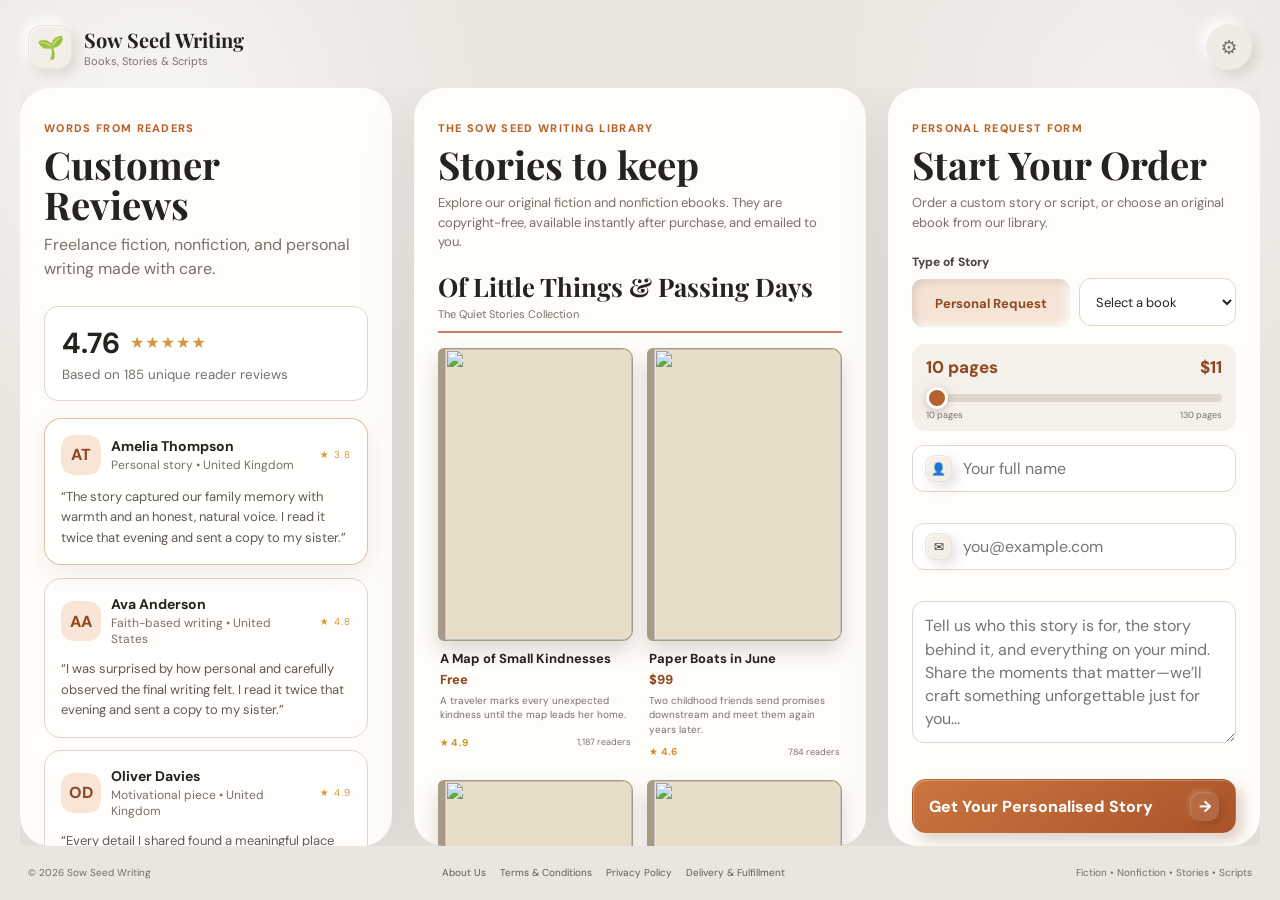
==== index.html @ 38472b52 "Update Sow Seed Writing brand and order portal errors" ====
<!DOCTYPE html>
<html lang="en">
<head>
  <meta charset="UTF-8" />
  <meta name="viewport" content="width=device-width, initial-scale=1.0, viewport-fit=cover" />
  <meta name="theme-color" content="#e9e5df" />
  <meta name="description" content="Sow Seed Writing is a freelance fiction and nonfiction writer offering personalized stories, scripts, and original copyright-free ebooks." />
  <title>Sow Seed Writing — Books, Stories &amp; Scripts</title>
  <link rel="preconnect" href="https://fonts.googleapis.com">
  <link rel="preconnect" href="https://fonts.gstatic.com" crossorigin>
  <link href="https://fonts.googleapis.com/css2?family=DM+Sans:wght@400;500;600;700&family=Playfair+Display:wght@600;700&display=swap" rel="stylesheet">
  <link rel="stylesheet" href="styles.css" />
  <link rel="stylesheet" href="admin.css" />
</head>
<body>
  <div class="page-shell">
    <header class="site-header">
      <a class="brand" href="index.html" aria-label="Sow Seed Writing home">
        <span class="brand-mark">🌱</span>
        <span>
          <strong>Sow Seed Writing</strong>
          <small>Books, Stories &amp; Scripts</small>
        </span>
      </a>
      <button class="admin-button" id="admin-open" type="button" aria-label="Open admin portal" aria-haspopup="dialog" aria-controls="admin-portal">
        <span aria-hidden="true">⚙</span>
      </button>
    </header>

    <nav class="mobile-section-nav" aria-label="Browse page sections">
      <button class="mobile-section-button active" type="button" data-panel="reviews" aria-pressed="true">Reviews</button>
      <button class="mobile-section-button" type="button" data-panel="writing" aria-pressed="false">Library</button>
      <button class="mobile-section-button" type="button" data-panel="order" aria-pressed="false">Order</button>
    </nav>

    <main class="workspace">
      <!-- LEFT: REVIEWS -->
      <section class="panel reviews-panel" id="reviews" aria-labelledby="reviews-title">
        <div class="panel-top">
          <span class="eyebrow">Words from readers</span>
          <h1 id="reviews-title">Customer Reviews</h1>
          <p>Freelance fiction, nonfiction, and personal writing made with care.</p>
        </div>

        <div class="rating-summary" aria-label="Average rating 4.76 out of 5">
          <div>
            <strong id="review-average">4.76</strong>
            <span class="stars">★★★★★</span>
          </div>
          <small id="review-count">Based on 185 unique reader reviews</small>
        </div>

        <div class="review-list" id="review-list"></div>
        <button class="review-load-more" id="review-load-more" type="button" aria-controls="review-list">Show more reviews</button>

        <div class="review-footer">
          <span class="trust-dot"></span>
          <span>Original writing • Delivered by email</span>
        </div>
      </section>

      <!-- MIDDLE: BOOK LIBRARY -->
      <section class="panel library-panel" id="writing" aria-labelledby="library-title">
        <div class="library-header">
          <span class="eyebrow">The Sow Seed Writing library</span>
          <h2 id="library-title">Stories to keep</h2>
          <p>Explore our original fiction and nonfiction ebooks. They are copyright-free, available instantly after purchase, and emailed to you.</p>
        </div>
        <div class="library-catalog" id="library-catalog"></div>
      </section>

      <!-- RIGHT: ORDER / PAYMENT -->
      <section class="panel checkout-panel" id="order" aria-labelledby="checkout-title">
        <div class="checkout-header">
          <span class="eyebrow" id="checkout-eyebrow">Personal request form</span>
          <h2 id="checkout-title">Start Your Order</h2>
          <p id="checkout-intro">Order a custom story or script, or choose an original ebook from our library.</p>
        </div>
        <div class="choice-section story-selection" role="group" aria-labelledby="story-selection-title">
          <span class="selection-label" id="story-selection-title">Type of Story</span>
          <div class="story-options">
            <button class="choice-button personal-choice active" id="personal-request-choice" type="button" aria-pressed="true">Personal Request</button>
            <select id="book-select" name="bookSelect" aria-label="Choose a book">
              <option value="">Select a book</option>
            </select>
          </div>
        </div>

        <form id="payment-form" novalidate>
          <input id="story-type" name="storyType" type="hidden" value="Personal Request" />

          <div class="choice-section page-slider-section">
            <div class="page-slider-heading">
              <output id="page-count-value" for="page-count">10 pages</output>
              <output id="page-price" for="page-count" aria-label="Price">$11</output>
            </div>
            <input id="page-count" name="pageCount" type="range" min="10" max="130" step="1" value="10" aria-label="Pages" aria-describedby="page-price" />
            <div class="page-slider-scale"><span>10 pages</span><span>130 pages</span></div>
            <small class="error" data-error-for="pages"></small>
          </div>

          <div class="field-group">
            <div class="input-wrap">
              <span aria-hidden="true">👤</span>
              <input id="name" name="name" type="text" autocomplete="name" aria-label="Name" placeholder="Your full name" required />
            </div>
            <small class="error" data-error-for="name"></small>
          </div>

          <div class="field-group">
            <div class="input-wrap">
              <span aria-hidden="true">✉</span>
              <input id="email" name="email" type="email" autocomplete="email" aria-label="Email" placeholder="you@example.com" required />
            </div>
            <small class="error" data-error-for="email"></small>
          </div>

          <div class="field-group">
            <textarea id="request" name="request" rows="5" aria-label="Your request" placeholder="Tell us who this story is for, the story behind it, and everything on your mind. Share the moments that matter—we’ll craft something unforgettable just for you..." required></textarea>
            <small class="error" data-error-for="request"></small>
          </div>

          <button class="pay-button" type="submit">
            <span>Get Your Personalised Story</span>
            <span aria-hidden="true">→</span>
          </button>
          <p class="secure-note">Personal requests are written for you and delivered by email within up to 7 days.</p>
          <div id="form-message" class="form-message" role="status" aria-live="polite"></div>
        </form>

        <div class="book-purchase" id="book-purchase" hidden>
          <h3 id="selected-book-name"></h3>
          <p id="selected-book-summary"></p>
          <div class="book-customer-fields">
            <div class="field-group">
              <div class="input-wrap">
                <span aria-hidden="true">👤</span>
                <input id="book-customer-name" type="text" autocomplete="name" aria-label="Name" placeholder="Your full name" required />
              </div>
              <small class="error" id="book-name-error"></small>
            </div>
            <div class="field-group">
              <div class="input-wrap">
                <span aria-hidden="true">✉</span>
                <input id="book-customer-email" type="email" autocomplete="email" aria-label="Email" placeholder="Your email address" required />
              </div>
              <small class="error" id="book-email-error"></small>
            </div>
          </div>
          <button class="pay-button book-buy-button" id="book-buy-button" type="button"><span id="book-buy-label">Place book order</span><span aria-hidden="true">→</span></button>
          <p class="secure-note">After purchase, your ebook is available instantly and a copy is sent to your email.</p>
          <div id="book-order-message" class="form-message" role="status" aria-live="polite"></div>
        </div>

        <div class="checkout-footer" id="checkout-footer">
          <div><span>✓</span> Original writing</div>
          <div><span>✓</span> Fiction &amp; nonfiction</div>
          <div><span>✓</span> Custom stories &amp; scripts</div>
          <div><span>✓</span> Copyright-free ebooks</div>
        </div>
      </section>
    </main>

    <footer class="site-footer">
      <span>© <span id="year"></span> Sow Seed Writing</span>
      <nav class="footer-links" aria-label="Footer navigation">
        <a href="about.html">About Us</a>
        <a href="terms.html">Terms &amp; Conditions</a>
        <a href="privacy.html">Privacy Policy</a>
        <a href="delivery-fulfillment-policy.html">Delivery &amp; Fulfillment</a>
      </nav>
      <span class="footer-tagline">Fiction • Nonfiction • Stories • Scripts</span>
    </footer>
  </div>

  <div class="admin-portal" id="admin-portal" hidden>
    <button class="admin-backdrop" type="button" data-admin-close aria-label="Close admin portal"></button>
    <section class="admin-dialog" role="dialog" aria-modal="true" aria-labelledby="admin-title">
      <button class="admin-close" type="button" data-admin-close aria-label="Close admin portal">×</button>

      <div class="admin-login" id="admin-login">
        <div class="admin-icon" aria-hidden="true">🌱</div>
        <span class="eyebrow">Simple admin access</span>
        <h2 id="admin-title">Admin Portal</h2>
        <p>Enter your shared portal password to review and manage orders from any device.</p>
        <form id="admin-login-form" novalidate>
          <label for="admin-password">Portal password</label>
          <input id="admin-password" type="password" autocomplete="current-password" required />
          <button class="admin-login-button" type="submit">Open dashboard</button>
          <p class="admin-login-error" id="admin-login-error" role="alert"></p>
        </form>
      </div>

      <div class="admin-dashboard" id="admin-dashboard" hidden>
        <div class="admin-dashboard-head">
          <div>
            <span class="eyebrow">Admin portal</span>
            <h2>Order controls</h2>
          </div>
          <div class="admin-head-actions">
            <button class="admin-reload" id="admin-reload" type="button">↻ Reload data</button>
            <button class="admin-signout" id="admin-change-password" type="button">Change password</button>
            <button class="admin-signout" id="admin-signout" type="button">Sign out</button>
          </div>
        </div>

        <div class="admin-layout">
          <section class="calendar-card" aria-labelledby="calendar-heading">
            <h3 id="calendar-heading">1. Admin order calendar</h3>
            <div class="calendar-inner">
              <div class="calendar-toolbar">
                <button id="calendar-prev" type="button" aria-label="Previous month">‹</button>
                <strong id="calendar-title"></strong>
                <button id="calendar-next" type="button" aria-label="Next month">›</button>
              </div>
              <div class="calendar-weekdays" aria-hidden="true">
                <span>Sun</span><span>Mon</span><span>Tue</span><span>Wed</span><span>Thu</span><span>Fri</span><span>Sat</span>
              </div>
              <div class="calendar-grid" id="calendar-grid"></div>
              <div class="selected-day-panel">
                <div class="selected-day-head">
                  <div><small>Selected day</small><strong id="selected-day-label"></strong></div>
                  <strong id="selected-day-total">$0</strong>
                </div>
                <div class="orders-list" id="orders-list"></div>
                <div class="calendar-totals">
                  <div><small>Selected day</small><strong id="selected-day-summary">$0</strong><span id="selected-day-count">0 orders</span></div>
                  <div><small id="month-summary-label">This month</small><strong id="month-summary-total">$0</strong><span id="month-summary-count">0 orders</span></div>
                </div>
              </div>
            </div>
          </section>

          <section class="activity-card" aria-labelledby="activity-heading">
            <h3 id="activity-heading">2. Order overview</h3>
            <p>Orders submitted through the website, with their status and total value.</p>
            <div class="activity-stats">
              <div><small>Orders received</small><strong id="payment-count">0</strong><span>All website orders</span></div>
              <div><small>Order total</small><strong id="payment-total">$0</strong><span>USD</span></div>
              <div><small>Awaiting fulfillment</small><strong id="unfulfilled-count">0</strong><span>Orders to send</span></div>
            </div>
            <h4>Recent orders</h4>
            <div class="activity-list" id="activity-list"></div>
            <p class="admin-status" id="admin-status" role="status" aria-live="polite"></p>
            <div class="request-section">
              <h4>Orders to fulfill</h4>
              <p>Send the order by email, then record when you fulfilled it.</p>
              <div class="request-list" id="request-list"></div>
            </div>
          </section>
        </div>
      </div>

      <section class="fulfill-modal" id="fulfill-modal" role="dialog" aria-modal="true" aria-labelledby="fulfill-title" hidden>
        <div class="fulfill-modal-card">
          <h2 id="fulfill-title">When was this order fulfilled?</h2>
          <p>Enter the date and time for the fulfillment record and receipt. Times use your device’s time zone.</p>
          <form id="fulfill-form">
            <label for="fulfilled-date">Date</label>
            <input id="fulfilled-date" type="date" required />
            <label for="fulfilled-time">Time</label>
            <input id="fulfilled-time" type="time" required />
            <p class="fulfill-error" id="fulfill-error" role="alert"></p>
            <div class="fulfill-actions">
              <button id="fulfill-cancel" type="button">Cancel</button>
              <button id="fulfill-confirm" type="submit">Mark fulfilled</button>
            </div>
          </form>
        </div>
      </section>

      <section class="fulfill-modal" id="password-modal" role="dialog" aria-modal="true" aria-labelledby="password-title" hidden>
        <div class="fulfill-modal-card">
          <h2 id="password-title">Change portal password</h2>
          <p>The new password will work for everyone using this admin portal.</p>
          <form id="password-form">
            <label for="current-admin-password">Current password</label>
            <input id="current-admin-password" type="password" autocomplete="current-password" required />
            <label for="new-admin-password">New password</label>
            <input id="new-admin-password" type="password" autocomplete="new-password" minlength="10" required />
            <label for="confirm-admin-password">Confirm new password</label>
            <input id="confirm-admin-password" type="password" autocomplete="new-password" minlength="10" required />
            <p class="fulfill-error" id="password-error" role="alert"></p>
            <div class="fulfill-actions">
              <button id="password-cancel" type="button">Cancel</button>
              <button id="password-confirm" type="submit">Update password</button>
            </div>
          </form>
        </div>
      </section>
    </section>
  </div>

  <script src="https://cdn.jsdelivr.net/npm/@supabase/supabase-js@2"></script>
  <script src="supabase-config.js"></script>
  <script src="script.js"></script>
  <script src="receipt.js"></script>
  <script src="admin.js"></script>
</body>
</html>
---- styles.css ----
:root {
  --page: #e9e5df;
  --panel: #fffdf9;
  --panel-soft: #f5f0e9;
  --ink: #25231f;
  --muted: #777169;
  --line: #ddd7cf;
  --accent: #b6632d;
  --accent-dark: #8f4820;
  --accent-soft: #f8e5d7;
  --olive: #6f7e5b;
  --success: #5d7e56;
  --danger: #a44036;
  --shadow: 0 18px 60px rgba(60, 49, 38, .08);
  --neu-raised: -5px -5px 11px rgba(255,255,255,.88), 5px 5px 12px rgba(83,70,55,.15);
  --neu-pressed: inset 3px 3px 7px rgba(91,75,57,.16), inset -3px -3px 7px rgba(255,255,255,.9);
  --radius-xl: 30px;
  --radius-lg: 20px;
  --radius-md: 14px;
}

* { box-sizing: border-box; }

html,
body { height: 100%; }

html { scroll-behavior: smooth; }

body {
  margin: 0;
  overflow: hidden;
  color: var(--ink);
  background:
    radial-gradient(circle at 12% 12%, rgba(255,255,255,.66), transparent 25%),
    radial-gradient(circle at 88% 10%, rgba(255,255,255,.46), transparent 22%),
    var(--page);
  font-family: "DM Sans", system-ui, -apple-system, BlinkMacSystemFont, "Segoe UI", sans-serif;
}

button,
input,
textarea { font: inherit; }

button { cursor: pointer; touch-action: manipulation; }
a { color: inherit; }
[hidden] { display: none !important; }

:focus-visible {
  outline: 3px solid rgba(182,99,45,.28);
  outline-offset: 3px;
}

.page-shell {
  width: min(1540px, calc(100% - 40px));
  height: 100dvh;
  margin: 0 auto;
  padding: 16px 0 12px;
  display: grid;
  grid-template-rows: 62px minmax(0, 1fr) 32px;
  gap: 10px;
}

.site-header {
  min-width: 0;
  display: flex;
  align-items: center;
  justify-content: space-between;
  padding: 0 8px;
}

.mobile-section-nav { display: none; }

.brand {
  min-width: 0;
  display: inline-flex;
  align-items: center;
  gap: 12px;
  text-decoration: none;
}

.brand-mark,
.summary-icon,
.input-wrap > span:not(.currency),
.admin-icon {
  display: grid;
  place-items: center;
  flex: 0 0 auto;
  border: 1px solid rgba(120,101,79,.08);
  background: #f3eee7;
  box-shadow: var(--neu-raised), inset 1px 1px 1px rgba(255,255,255,.65);
}

.brand-mark {
  width: 44px;
  height: 44px;
  border-radius: 14px;
  font-size: 22px;
}

.brand strong {
  display: block;
  font-family: "Playfair Display", serif;
  font-size: 20px;
}

.brand small {
  display: block;
  margin-top: 1px;
  color: var(--muted);
  font-size: 11px;
}

.admin-button,
.admin-close {
  display: grid;
  place-items: center;
  border: 0;
  color: var(--muted);
  background: #efebe5;
  box-shadow: var(--neu-raised);
  transition: color .18s ease, box-shadow .18s ease, transform .18s ease;
}

.admin-button {
  width: 46px;
  height: 46px;
  border-radius: 50%;
  font-size: 19px;
}

.admin-button:hover,
.admin-close:hover { color: var(--accent-dark); transform: translateY(-1px); }

.admin-button:active,
.admin-close:active { box-shadow: var(--neu-pressed); transform: translateY(1px); }

.workspace {
  min-width: 0;
  min-height: 0;
  display: grid;
  grid-template-columns: .92fr 1.12fr .92fr;
  gap: 22px;
  overflow: hidden;
}

.panel {
  min-width: 0;
  min-height: 0;
  height: 100%;
  overflow-x: hidden;
  overflow-y: auto;
  overscroll-behavior: contain;
  scrollbar-width: thin;
  scrollbar-color: #d7c9ba transparent;
  border-radius: var(--radius-xl);
  background: var(--panel);
  box-shadow: var(--shadow);
}

.panel::-webkit-scrollbar,
.orders-list::-webkit-scrollbar { width: 7px; }
.panel::-webkit-scrollbar-track,
.orders-list::-webkit-scrollbar-track { background: transparent; }
.panel::-webkit-scrollbar-thumb,
.orders-list::-webkit-scrollbar-thumb { border: 2px solid transparent; border-radius: 99px; background: #d3c5b6; background-clip: padding-box; }

.eyebrow {
  display: inline-block;
  color: var(--accent);
  font-size: 11px;
  font-weight: 800;
  letter-spacing: .12em;
  text-transform: uppercase;
}

.panel-top h1,
.library-header h2,
.checkout-header h2,
.admin-login h2,
.admin-dashboard-head h2 {
  margin: 8px 0;
  font-family: "Playfair Display", serif;
  line-height: 1.04;
}

.panel-top p,
.library-header p,
.checkout-header p,
.admin-login > p {
  margin: 0;
  color: var(--muted);
  line-height: 1.52;
}

/* Reviews */
.reviews-panel { padding: 28px 24px 24px; }
.panel-top h1 { font-size: clamp(30px, 3vw, 42px); }

.rating-summary {
  margin: 24px 0 18px;
  padding: 17px;
  border: 1px solid var(--line);
  border-radius: var(--radius-md);
  background: #fff;
}

.rating-summary > div { display: flex; align-items: center; gap: 10px; }
.rating-summary strong { font-size: 29px; }
.stars,
.mini-stars { color: #d59735; letter-spacing: 1px; }
.rating-summary small { display: block; margin-top: 4px; color: var(--muted); }
.review-list { display: grid; gap: 12px; }

.review-load-more {
  width: 100%;
  min-height: 46px;
  margin-top: 14px;
  padding: 10px 14px;
  border: 0;
  border-radius: 12px;
  color: var(--accent-dark);
  background: #f1ede7;
  box-shadow: var(--neu-raised);
  font-size: 11px;
  font-weight: 800;
}

.review-load-more:hover { transform: translateY(-1px); }
.review-load-more:active { box-shadow: var(--neu-pressed); transform: translateY(1px); }

.review-card {
  padding: 16px;
  border: 1px solid var(--line);
  border-radius: 17px;
  background: rgba(255,255,255,.74);
  transition: border-color .2s ease, box-shadow .2s ease, transform .2s ease;
}

.review-card:hover,
.review-card.active-review {
  border-color: rgba(182,99,45,.42);
  box-shadow: 0 9px 24px rgba(67,47,31,.07);
  transform: translateY(-1px);
}

.review-head {
  display: grid;
  grid-template-columns: auto 1fr auto;
  gap: 10px;
  align-items: center;
}

.avatar {
  width: 40px;
  height: 40px;
  display: grid;
  place-items: center;
  border-radius: 13px;
  color: var(--accent-dark);
  background: var(--accent-soft);
  font-weight: 800;
}

.review-head strong { display: block; font-size: 14px; }
.review-head span:not(.mini-stars) { display: block; margin-top: 2px; color: var(--muted); font-size: 12px; }
.mini-stars { font-size: 10px; }
.review-card p { margin: 12px 0 0; color: #5f5a53; font-size: 13px; line-height: 1.58; }

.review-footer {
  display: flex;
  align-items: center;
  gap: 8px;
  padding-top: 20px;
  color: var(--muted);
  font-size: 12px;
}

.trust-dot { width: 8px; height: 8px; border-radius: 50%; background: #6c9463; box-shadow: 0 0 0 5px #edf3eb; }

/* Library */
.library-panel { padding: 28px 24px 30px; }
.library-header { padding-bottom: 20px; }
.library-header h2 { font-size: clamp(30px, 3vw, 40px); }
.library-header p { max-width: 440px; font-size: 13px; }
.library-catalog { display: grid; gap: 30px; }
.library-group { min-width: 0; }
.library-group-title { margin-bottom: 15px; padding-bottom: 10px; border-bottom: 2px solid var(--series-line, var(--line)); }
.library-group-title h3 { margin: 0 0 5px; font-family: "Playfair Display", serif; font-size: clamp(21px, 2vw, 28px); line-height: 1.15; }
.library-group-title p { margin: 0; color: var(--muted); font-size: 11px; }
.series-quiet { --series-line: #c77961; }
.series-ordinary { --series-line: #a9a59c; }
.series-faith { --series-line: #91a8b7; }

.book-list {
  display: grid;
  grid-template-columns: repeat(2, minmax(0, 1fr));
  gap: 22px 14px;
}

.book-item { min-width: 0; }

.flip-book {
  width: 100%;
  aspect-ratio: 2 / 3;
  display: block;
  padding: 0;
  border: 0;
  border-radius: 10px;
  background: transparent;
  perspective: 900px;
}

.book-card-inner {
  width: 100%;
  height: 100%;
  position: relative;
  display: block;
  transform-style: preserve-3d;
  transition: transform .58s cubic-bezier(.2,.72,.25,1);
}

.flip-book.is-flipped .book-card-inner { transform: rotateY(180deg); }

.book-face {
  position: absolute;
  inset: 0;
  overflow: hidden;
  display: flex;
  flex-direction: column;
  justify-content: center;
  padding: 18px 15px;
  border: 1px solid rgba(52,34,22,.36);
  border-left-width: 7px;
  border-radius: 6px 11px 11px 6px;
  box-shadow: 0 10px 20px rgba(45,37,31,.17), inset 2px 1px 0 rgba(255,255,255,.18);
  backface-visibility: hidden;
  -webkit-backface-visibility: hidden;
}

.book-face::after {
  content: "";
  position: absolute;
  inset: 9px;
  border: 1px solid currentColor;
  border-radius: 3px;
  opacity: .22;
  pointer-events: none;
}

.book-cover { color: #fff8e9; text-align: center; }
.image-cover { padding: 0; background: #e8ddc9; }
.image-cover::after { display: none; }
.image-cover img { width: 100%; height: 100%; display: block; object-fit: cover; }
.book-cover .book-mark { margin-bottom: 12px; font-size: 22px; filter: drop-shadow(0 2px 2px rgba(0,0,0,.15)); }

.book-cover h4,
.book-back-cover h4 {
  margin: 0;
  font-family: "Playfair Display", serif;
  font-size: clamp(17px, 1.6vw, 23px);
  line-height: 1.04;
}

.book-cover small {
  margin-top: 16px;
  font-size: 7px;
  font-weight: 700;
  letter-spacing: .13em;
  text-transform: uppercase;
}

.book-back-cover {
  color: #4b3b2f;
  background: #f2e7d1;
  transform: rotateY(180deg);
  text-align: left;
}

.book-back-cover h4 { margin-bottom: 10px; font-size: 15px; }
.book-back-cover p { margin: 0; font-family: Georgia, serif; font-size: 10px; line-height: 1.48; }
.book-back-cover small { margin-top: auto; padding-top: 10px; color: #806f5c; font-size: 8px; font-weight: 700; }

.tone-0 { background: linear-gradient(155deg, #82452d, #b46e49); }
.tone-1 { background: linear-gradient(155deg, #46563f, #7a896f); }
.tone-2 { color: #5d431e; background: linear-gradient(155deg, #c9a15d, #efd9a8); }
.tone-3 { background: linear-gradient(155deg, #455b64, #78919a); }
.tone-4 { background: linear-gradient(155deg, #6e536b, #9b7897); }
.tone-5 { background: linear-gradient(155deg, #8b6339, #c3945d); }
.tone-6 { background: linear-gradient(155deg, #3f6158, #6f9489); }

.flip-book:hover .book-card-inner { transform: translateY(-3px) rotateY(0); }
.flip-book.is-flipped:hover .book-card-inner { transform: translateY(-3px) rotateY(180deg); }

.book-meta { padding: 10px 2px 0; }
.book-meta h4 { margin: 0 0 4px; font-size: 13px; line-height: 1.25; }
.book-meta p { min-height: 34px; margin: 0; color: var(--muted); font-size: 10px; line-height: 1.45; }
.book-price { display: block; margin-bottom: 6px; color: var(--accent-dark); font-size: 13px; font-weight: 800; }

.book-rating {
  display: flex;
  align-items: center;
  justify-content: space-between;
  gap: 7px;
  margin-top: 8px;
  color: var(--muted);
  font-size: 9px;
}

.book-rating strong { color: #d18d27; font-size: 10px; letter-spacing: .03em; }

/* Checkout */
.checkout-panel { padding: 28px 24px 24px; }
.checkout-header h2 { font-size: clamp(30px, 3vw, 40px); }
.checkout-header { margin-bottom: 22px; }
.checkout-header p { font-size: 13px; }

.choice-section {
  min-width: 0;
  margin: 0 0 18px;
  padding: 0;
  border: 0;
}

.field-group label,
.selection-label {
  display: block;
  margin-bottom: 8px;
  color: #4c4640;
  font-size: 12px;
  font-weight: 800;
}

.story-options { display: grid; gap: 9px; }
.story-options { grid-template-columns: repeat(2, minmax(0, 1fr)); align-items: stretch; }

.choice-button {
  border: 0;
  color: var(--muted);
  background: #f1ede7;
  box-shadow: var(--neu-raised);
  font-weight: 700;
  transition: color .18s ease, background .18s ease, box-shadow .18s ease, transform .18s ease;
}

.choice-button {
  min-width: 0;
  min-height: 44px;
  padding: 9px 8px;
  border-radius: 11px;
  font-size: 11px;
}

.choice-button small { display: block; margin-top: 2px; color: inherit; font-size: 8px; font-weight: 500; }
.personal-choice { width: 100%; min-height: 48px; font-size: 13px; }
#book-select {
  width: 100%;
  min-width: 0;
  min-height: 48px;
  padding: 0 12px;
  border: 1px solid var(--line);
  border-radius: 12px;
  color: var(--ink);
  background: #fff;
  font: inherit;
  font-size: 13px;
}
#book-select:focus { outline: 0; border-color: var(--accent); box-shadow: 0 0 0 3px rgba(182,99,45,.10); }
#book-select.book-selected { border-color: var(--accent); color: var(--accent-dark); background-color: #f5e3d6; }
.book-purchase { padding-top: 8px; }
.book-purchase h3 { margin: 0 0 10px; font-family: "Playfair Display", serif; font-size: 22px; line-height: 1.25; }
.book-purchase p { margin: 0 0 20px; color: var(--muted); font-size: 13px; line-height: 1.55; }
.book-customer-fields { margin-top: 20px; }
.book-customer-fields .field-group { margin-bottom: 12px; }

.page-slider-section { margin-bottom: 14px; padding: 12px 14px 10px; border-radius: 14px; background: var(--panel-soft); }
.page-slider-heading,
.page-slider-scale { display: flex; align-items: center; justify-content: space-between; gap: 10px; }
.page-slider-heading output { color: var(--accent-dark); font-size: 17px; font-weight: 800; }
#page-count {
  display: block;
  width: 100%;
  height: 8px;
  margin: 16px 0 7px;
  border-radius: 999px;
  appearance: none;
  -webkit-appearance: none;
  background: linear-gradient(to right, var(--accent) var(--range-progress, 0%), #dfd6cb var(--range-progress, 0%));
  cursor: pointer;
}
#page-count::-webkit-slider-thumb {
  width: 22px;
  height: 22px;
  border: 3px solid #fff;
  border-radius: 50%;
  appearance: none;
  -webkit-appearance: none;
  background: var(--accent);
  box-shadow: 0 2px 8px rgba(75, 48, 31, .25);
}
#page-count::-moz-range-thumb {
  width: 22px;
  height: 22px;
  border: 3px solid #fff;
  border-radius: 50%;
  background: var(--accent);
  box-shadow: 0 2px 8px rgba(75, 48, 31, .25);
}
.page-slider-scale { color: var(--muted); font-size: 9px; }
.page-slider-section .error:empty { display: none; }

.choice-button:hover { color: var(--accent-dark); transform: translateY(-1px); }

.choice-button:active,
.choice-button.active,
.choice-button[aria-pressed="true"] {
  color: var(--accent-dark);
  background: #f5e3d6;
  box-shadow: var(--neu-pressed);
  transform: translateY(1px);
}

.field-group { margin-bottom: 15px; }
.optional { color: var(--muted); font-size: 10px; font-weight: 500; }

.input-wrap {
  min-height: 47px;
  display: flex;
  align-items: center;
  gap: 9px;
  padding: 0 12px;
  border: 1px solid var(--line);
  border-radius: 12px;
  background: #fff;
  transition: border-color .2s ease, box-shadow .2s ease;
}

.input-wrap:focus-within { border-color: var(--accent); box-shadow: 0 0 0 3px rgba(182,99,45,.10); }

.input-wrap > span:not(.currency) {
  width: 27px;
  height: 27px;
  border-radius: 9px;
  font-size: 12px;
}

.input-wrap input { width: 100%; border: 0; outline: 0; color: var(--ink); background: transparent; }

textarea {
  width: 100%;
  min-height: 104px;
  padding: 12px;
  resize: vertical;
  border: 1px solid var(--line);
  border-radius: 12px;
  outline: 0;
  color: var(--ink);
  background: #fff;
  line-height: 1.45;
}

textarea:focus { border-color: var(--accent); box-shadow: 0 0 0 3px rgba(182,99,45,.10); }
.error { min-height: 12px; display: block; margin-top: 4px; color: var(--danger); font-size: 9px; }

.pay-button {
  width: 100%;
  min-height: 54px;
  display: flex;
  align-items: center;
  justify-content: space-between;
  padding: 0 16px;
  border: 1px solid rgba(143,72,32,.12);
  border-radius: 14px;
  color: #fff;
  background: linear-gradient(145deg, #cb7540, #a95429);
  box-shadow: -5px -5px 12px rgba(255,255,255,.72), 6px 7px 14px rgba(111,63,35,.25), inset 1px 1px 1px rgba(255,255,255,.26);
  font-weight: 800;
  transition: box-shadow .18s ease, transform .18s ease, filter .18s ease;
}

.pay-button:hover { filter: saturate(1.05); transform: translateY(-1px); }
.pay-button:active { box-shadow: inset 4px 4px 9px rgba(100,42,17,.30), inset -3px -3px 8px rgba(255,188,139,.18); transform: translateY(1px); }
.pay-button:disabled { cursor: wait; filter: grayscale(.2); opacity: .72; transform: none; }
.pay-button.book-buy-button:disabled { cursor: not-allowed; opacity: .55; }

.pay-button > span:last-child {
  width: 29px;
  height: 29px;
  display: grid;
  place-items: center;
  border-radius: 10px;
  background: rgba(255,255,255,.1);
  box-shadow: -2px -2px 5px rgba(255,255,255,.16), 3px 3px 6px rgba(86,38,16,.24), inset 1px 1px 1px rgba(255,255,255,.16);
}

.secure-note { margin: 11px 5px 0; color: var(--muted); font-size: 9px; line-height: 1.45; text-align: center; }
.form-message { margin-top: 9px; border-radius: 11px; font-size: 11px; line-height: 1.4; }
.form-message.success { padding: 10px; color: #4f6d48; background: #edf5ea; }
.form-message.error-state { padding: 10px; color: #97362d; background: #faece9; }

.checkout-footer { display: grid; gap: 5px; padding-top: 19px; color: var(--muted); font-size: 10px; }
.checkout-footer span { color: var(--olive); font-weight: 800; }

.site-footer {
  display: flex;
  align-items: center;
  justify-content: space-between;
  gap: 18px;
  padding: 0 8px;
  color: #736d66;
  font-size: 10px;
}

.footer-links {
  min-width: 0;
  display: flex;
  align-items: center;
  justify-content: center;
  gap: 14px;
}

.footer-links a {
  color: #625c55;
  text-decoration: none;
  white-space: nowrap;
  transition: color .18s ease;
}

.footer-links a:hover,
.footer-links a[aria-current="page"] { color: var(--accent-dark); }

/* Standalone information and policy pages */
.legal-page {
  height: auto;
  min-height: 100%;
  overflow-x: hidden;
  overflow-y: auto;
}

.legal-shell {
  width: calc(100% - 36px);
  max-width: 920px;
  min-width: 0;
  min-height: 100dvh;
  margin: 0 auto;
  padding: 24px 0 18px;
  display: flex;
  flex-direction: column;
}

.legal-header {
  display: flex;
  align-items: center;
  justify-content: space-between;
  gap: 20px;
  padding: 0 8px 22px;
}

.home-button {
  min-height: 42px;
  display: inline-flex;
  align-items: center;
  gap: 7px;
  padding: 0 15px;
  border: 0;
  border-radius: 13px;
  color: #625c55;
  background: #efebe5;
  box-shadow: var(--neu-raised);
  font-size: 11px;
  font-weight: 700;
  text-decoration: none;
  transition: color .18s ease, box-shadow .18s ease, transform .18s ease;
}

.home-button:hover { color: var(--accent-dark); transform: translateY(-1px); }
.home-button:active { box-shadow: var(--neu-pressed); transform: translateY(1px); }

.legal-card {
  width: 100%;
  min-width: 0;
  flex: 1;
  padding: clamp(30px, 6vw, 64px);
  border: 1px solid rgba(255,255,255,.72);
  border-radius: var(--radius-xl);
  background: var(--panel);
  box-shadow: var(--shadow);
}

.legal-card h1 {
  max-width: 720px;
  margin: 8px 0 12px;
  font-family: "Playfair Display", serif;
  font-size: clamp(38px, 7vw, 62px);
  line-height: 1.02;
  letter-spacing: -.035em;
}

.legal-intro {
  max-width: 680px;
  margin: 0 0 34px;
  color: var(--muted);
  font-size: 14px;
  line-height: 1.75;
}

.legal-updated {
  display: inline-flex;
  margin-bottom: 28px;
  padding: 7px 10px;
  border-radius: 10px;
  color: #766f66;
  background: #f1ede7;
  box-shadow: var(--neu-pressed);
  font-size: 9px;
  font-weight: 700;
  letter-spacing: .04em;
  text-transform: uppercase;
}

.legal-section {
  padding: 24px 0;
  border-top: 1px solid var(--line);
}

.legal-section:first-of-type { border-top: 0; }

.legal-section h2 {
  margin: 0 0 9px;
  font-family: "Playfair Display", serif;
  font-size: 23px;
  line-height: 1.2;
}

.legal-section p,
.legal-section li {
  color: #5f5952;
  font-size: 13px;
  line-height: 1.75;
  overflow-wrap: anywhere;
}

.legal-section p { margin: 0 0 10px; }
.legal-section p:last-child { margin-bottom: 0; }
.legal-section ul { margin: 8px 0 0; padding-left: 20px; }
.legal-section li + li { margin-top: 5px; }
.legal-section a { color: var(--accent-dark); }

.legal-footer {
  min-height: 48px;
  margin-top: 10px;
  padding: 10px 8px 0;
  flex-wrap: wrap;
}

@media (max-width: 1180px) {
  .page-shell { width: calc(100% - 24px); }
  .workspace { grid-template-columns: .9fr 1.08fr .92fr; gap: 14px; }
  .reviews-panel,
  .library-panel,
  .checkout-panel { padding-right: 18px; padding-left: 18px; }
}

@media (max-width: 900px) {
  .page-shell { width: 100%; padding: 10px 12px 8px; grid-template-rows: 58px 44px minmax(0,1fr) 36px; gap: 8px; }
  .site-header { padding: 0 4px; }
  .mobile-section-nav {
    display: grid;
    grid-template-columns: repeat(3, minmax(0, 1fr));
    gap: 7px;
    padding: 0 4px;
  }
  .mobile-section-button {
    min-width: 0;
    min-height: 44px;
    padding: 6px 10px;
    border: 0;
    border-radius: 11px;
    color: var(--muted);
    background: #efebe5;
    box-shadow: var(--neu-raised);
    font-size: 11px;
    font-weight: 800;
  }
  .mobile-section-button.active,
  .mobile-section-button[aria-pressed="true"] { color: var(--accent-dark); background: #f5e3d6; box-shadow: var(--neu-pressed); }
  .workspace {
    grid-template-columns: repeat(3, minmax(320px, 88vw));
    gap: 14px;
    overflow-x: auto;
    overflow-y: hidden;
    scroll-snap-type: x mandatory;
    scroll-behavior: smooth;
    scrollbar-width: none;
    -webkit-overflow-scrolling: touch;
  }
  .workspace::-webkit-scrollbar { display: none; }
  .panel { scroll-snap-align: center; border-radius: 24px; }
  .site-footer { overflow-x: auto; justify-content: flex-start; scrollbar-width: none; }
  .site-footer::-webkit-scrollbar { display: none; }
  .footer-links { margin-left: auto; }
  .footer-links a { min-height: 34px; display: inline-flex; align-items: center; }
  .footer-tagline { display: none; }
}

@media (max-width: 520px) {
  .page-shell {
    padding: max(8px, env(safe-area-inset-top)) max(8px, env(safe-area-inset-right)) max(6px, env(safe-area-inset-bottom)) max(8px, env(safe-area-inset-left));
    grid-template-rows: 52px 44px minmax(0,1fr) 36px;
    gap: 7px;
  }
  .workspace { grid-template-columns: repeat(3, 100%); gap: 10px; scroll-snap-type: x mandatory; }
  .panel { scroll-snap-align: start; scroll-snap-stop: always; }
  .brand small { display: none; }
  .brand { gap: 10px; }
  .brand strong { font-size: 18px; }
  .brand-mark { width: 40px; height: 40px; }
  .reviews-panel,
  .library-panel,
  .checkout-panel { padding: 22px 18px 28px; }
  .panel-top h1,
  .library-header h2,
  .checkout-header h2 { font-size: 31px; }
  .rating-summary { margin: 19px 0 16px; }
  .review-card { padding: 14px; }
  .review-card p { font-size: 12px; }
  .book-list { gap: 22px 12px; }
  .book-face { padding: 14px 11px; }
  .book-back-cover p { font-size: 9px; }
  .choice-button { min-height: 48px; }
  .input-wrap { min-height: 50px; }
  .input-wrap input,
  textarea { font-size: 16px; }
  textarea { min-height: 132px; }
  .site-footer { justify-content: flex-start; gap: 14px; padding-inline: 4px; }
  .site-footer > span:first-child { display: none; }
  .site-footer .footer-links { flex: 0 0 max-content; justify-content: flex-start; margin: 0; gap: 13px; }
  .legal-shell { width: calc(100% - 16px); padding-top: 12px; }
  .legal-header { padding: 0 4px 14px; }
  .legal-header .brand small { display: none; }
  .legal-card { padding: 28px 22px; border-radius: 24px; }
  .legal-card h1 { font-size: 39px; }
  .legal-intro { font-size: 13px; }
  .legal-footer > span:first-child { display: block; }
  .legal-footer .footer-links { width: 100%; overflow-x: auto; justify-content: flex-start; padding: 5px 0; }
}

@media (max-width: 380px) {
  .brand strong { font-size: 16px; }
  .legal-header { gap: 10px; }
  .home-button { padding-inline: 10px; }
  .reviews-panel,
  .library-panel,
  .checkout-panel { padding-inline: 15px; }
  .story-options { gap: 7px; }
  .mobile-section-button { padding-inline: 6px; font-size: 10px; }
}

@media (hover: none) {
  .review-card:hover { transform: none; box-shadow: none; }
  .flip-book:hover .book-card-inner { transform: none; }
  .flip-book.is-flipped:hover .book-card-inner { transform: rotateY(180deg); }
}

@media (prefers-reduced-motion: reduce) {
  *,
  *::before,
  *::after {
    scroll-behavior: auto !important;
    transition-duration: .01ms !important;
  }
}
---- admin.css ----
.admin-portal {
  position: fixed;
  inset: 0;
  z-index: 20;
  display: grid;
  place-items: center;
  padding: 18px;
}

.admin-backdrop {
  position: absolute;
  inset: 0;
  border: 0;
  background: rgba(38, 33, 27, .6);
  backdrop-filter: blur(5px);
}

.admin-dialog {
  position: relative;
  z-index: 1;
  width: min(1580px, 100%);
  height: min(920px, calc(100dvh - 36px));
  overflow: hidden;
  border: 1px solid #e9e2d4;
  border-radius: 26px;
  background: #fbf5e7;
  box-shadow: 0 25px 80px rgba(32, 27, 20, .26);
  color: #3e3629;
}

.admin-dialog button { font: inherit; }
.admin-dialog button:disabled { cursor: not-allowed; opacity: .55; }
.admin-close {
  position: absolute;
  top: 24px;
  right: 24px;
  z-index: 4;
  width: 42px;
  height: 42px;
  border: 1px solid #e9d9b9;
  border-radius: 50%;
  background: #fffdf8;
  color: #594d3d;
  font-size: 27px !important;
  line-height: 1;
}

.admin-login {
  width: min(420px, calc(100% - 40px));
  height: 100%;
  margin: 0 auto;
  display: flex;
  flex-direction: column;
  justify-content: center;
}
.admin-login .admin-icon { font-size: 36px; }
.admin-login .eyebrow,
.admin-dashboard-head .eyebrow { color: #956f2c; }
.admin-login h2 { margin: 8px 0; font-family: "Playfair Display", serif; font-size: 38px; }
.admin-login > p { margin: 0 0 26px; color: #7a6f5c; }
.admin-login form { display: grid; gap: 9px; }
.admin-login label { font-size: 13px; font-weight: 800; }
.admin-login input,
.fulfill-modal input {
  width: 100%;
  min-height: 48px;
  padding: 10px 14px;
  border: 1px solid #ded5c6;
  border-radius: 12px;
  background: #fffdf9;
  color: #3e3629;
}
.admin-login-button {
  min-height: 48px;
  margin-top: 10px;
  border: 0;
  border-radius: 13px;
  background: #a5782e;
  color: white;
  font-weight: 800 !important;
}
.admin-login-error,
.fulfill-error { min-height: 20px; margin: 4px 0; color: #a33a31; font-size: 12px; }

.admin-dashboard {
  height: 100%;
  overflow: auto;
  padding: 26px 28px 30px;
}
.admin-dashboard-head {
  display: flex;
  align-items: flex-start;
  justify-content: space-between;
  gap: 20px;
  margin-bottom: 24px;
  padding-right: 54px;
}
.admin-dashboard-head h2 { margin: 2px 0 0; font-size: 31px; letter-spacing: -.03em; }
.admin-head-actions { display: flex; gap: 10px; }
.admin-reload,
.admin-signout {
  min-height: 43px;
  padding: 9px 16px;
  border: 0;
  border-radius: 24px;
  background: #efe2c8;
  color: #443a2a;
  font-weight: 800 !important;
  white-space: nowrap;
}
.admin-signout { border: 1px solid #e8d9b9; background: #fffdf8; }

.admin-layout { display: grid; grid-template-columns: minmax(0, 1.15fr) minmax(0, .95fr); gap: 22px; align-items: start; }
.calendar-card,
.activity-card {
  min-width: 0;
  padding: 18px;
  border: 1px solid #e9e2d4;
  border-radius: 21px;
  background: #fffaf0;
}
.calendar-card h3,
.activity-card h3 { margin: 0 0 16px; font-size: 18px; }
.calendar-inner {
  padding: 18px;
  border: 1px solid #eae3d5;
  border-radius: 19px;
  background: #fffdf8;
}
.calendar-toolbar { display: flex; align-items: center; justify-content: space-between; gap: 15px; margin-bottom: 16px; }
.calendar-toolbar strong { font-size: 18px; }
.calendar-toolbar button {
  width: 40px;
  height: 40px;
  border: 1px solid #eee0c8;
  border-radius: 50%;
  background: #fffaf1;
  color: #463b2d;
  font-size: 29px;
  line-height: 1;
}
.calendar-weekdays,
.calendar-grid { display: grid; grid-template-columns: repeat(7, minmax(0, 1fr)); gap: 6px; }
.calendar-weekdays { margin-bottom: 8px; text-align: center; text-transform: uppercase; color: #8f8066; font-size: 11px; font-weight: 800; }
.calendar-day,
.calendar-spacer { min-width: 0; min-height: 63px; }
.calendar-day {
  display: flex;
  flex-direction: column;
  align-items: center;
  justify-content: center;
  gap: 3px;
  padding: 4px;
  border: 1px solid #ece5d8;
  border-radius: 14px;
  background: #fffaf1;
  color: #3c3429;
}
.calendar-day strong { font-size: 15px; }
.calendar-day small { color: #9b7229; font-size: 10px; font-weight: 800; }
.calendar-day.is-today { outline: 2px solid #edd9aa; outline-offset: -4px; }
.calendar-day.is-selected { border-color: #a67a2e; background: #a67a2e; color: white; }
.calendar-day.is-selected small { color: #fff5d9; }
.calendar-day.has-orders:not(.is-selected) { border-color: #d9be87; background: #fffdf8; }
.selected-day-panel { margin-top: 16px; padding: 15px; border: 1px solid #eae3d5; border-radius: 17px; background: #fffaf1; }
.selected-day-head { display: flex; justify-content: space-between; gap: 12px; align-items: center; margin-bottom: 12px; }
.selected-day-head div { display: flex; flex-direction: column; gap: 2px; }
.selected-day-head small,
.calendar-totals small,
.activity-stats small,
.payment-fields small { color: #8f8066; text-transform: uppercase; font-size: 10px; font-weight: 800; }
.selected-day-head strong { font-size: 14px; }
.orders-list { display: grid; gap: 10px; }
.empty-orders { padding: 16px; border: 1px dashed #e7decc; border-radius: 12px; color: #8d806d; text-align: center; font-size: 12px; }
.payment-card { padding: 13px; border: 1px solid #ece5d8; border-radius: 15px; background: #fffdf8; }
.payment-card-head { display: flex; justify-content: space-between; gap: 10px; }
.payment-card-head div { display: flex; flex-direction: column; gap: 3px; }
.payment-card-head small { color: #8f8066; font-size: 11px; }
.payment-fields { display: grid; grid-template-columns: 1fr 1fr; gap: 8px; margin: 12px 0; }
.payment-fields div { display: flex; flex-direction: column; gap: 3px; min-width: 0; padding: 9px; border-radius: 10px; background: #f4f0e9; }
.payment-fields span { overflow-wrap: anywhere; font-size: 11px; font-weight: 700; }
.payment-actions { display: flex; flex-wrap: wrap; gap: 9px; }
.payment-actions button { min-height: 38px; padding: 8px 12px; border: 0; border-radius: 20px; background: #f0e7d6; color: #534637; font-size: 11px; font-weight: 800 !important; }
.payment-actions button[data-action="fulfill"] { background: #816b49; color: white; }
.calendar-totals { display: grid; grid-template-columns: 1fr 1fr; gap: 10px; margin-top: 13px; }
.calendar-totals div,
.activity-stats div { display: flex; flex-direction: column; gap: 4px; padding: 14px; border: 1px solid #edddc3; border-radius: 15px; background: #fffaf1; }
.calendar-totals strong { font-size: 22px; }
.calendar-totals span,
.activity-stats span { color: #8f8066; font-size: 10px; font-weight: 800; text-transform: uppercase; }
.activity-card > p { margin: -10px 0 17px; color: #81745e; font-size: 12px; }
.activity-stats { display: grid; grid-template-columns: repeat(3, minmax(0, 1fr)); gap: 9px; }
.activity-stats strong { font-size: 27px; line-height: 1; }
.activity-card h4 { margin: 23px 0 8px; font-size: 14px; }
.activity-list,
.request-list { display: grid; gap: 8px; }
.activity-item { display: flex; align-items: center; justify-content: space-between; gap: 12px; width: 100%; padding: 12px; border: 1px solid #ece5d8; border-radius: 12px; background: #fffdf8; color: #3e3629; text-align: left; }
.activity-item span { display: flex; flex-direction: column; gap: 3px; min-width: 0; }
.activity-item strong { overflow: hidden; text-overflow: ellipsis; white-space: nowrap; font-size: 12px; }
.activity-item small { color: #8f8066; font-size: 10px; }
.activity-item b { white-space: nowrap; font-size: 13px; }
.admin-status { min-height: 18px; margin: 15px 0 0 !important; color: #8f8066; font-size: 11px !important; }
.admin-status.is-error { color: #a33a31; }
.request-section { margin-top: 18px; padding-top: 2px; border-top: 1px solid #e9e1d1; }
.request-section > p { margin: 0 0 10px; color: #8f8066; font-size: 11px; }
.request-card { padding: 12px; border: 1px solid #ece5d8; border-radius: 12px; background: #fffdf8; }
.request-card div { display: flex; justify-content: space-between; gap: 10px; font-size: 11px; }
.request-card div span { color: #8f8066; }
.request-card > small { display: block; margin-top: 4px; color: #8f8066; font-size: 10px; }
.request-card p { margin: 8px 0 0; overflow-wrap: anywhere; color: #554d40; font-size: 11px; }
.request-card-actions { display: flex; align-items: center; justify-content: space-between; gap: 10px; margin-top: 10px; color: #8f8066; font-size: 10px; }
.request-card-actions button { border: 0; border-radius: 99px; padding: 7px 10px; background: #8a704d; color: #fff; font-weight: 700; cursor: pointer; }
.request-card-actions button:disabled { background: #eee9df; color: #6e665c; cursor: default; }

.fulfill-modal { position: absolute; inset: 0; z-index: 5; display: grid; place-items: center; padding: 20px; background: rgba(36, 30, 21, .58); }
.fulfill-modal-card { width: min(420px, 100%); padding: 28px; border-radius: 19px; background: #fffaf1; box-shadow: 0 20px 60px rgba(0,0,0,.24); }
.fulfill-modal h2 { margin: 0 0 6px; font-family: "Playfair Display", serif; font-size: 25px; }
.fulfill-modal p { color: #7d705c; font-size: 12px; }
.fulfill-modal form { display: grid; gap: 8px; }
.fulfill-modal label { font-size: 12px; font-weight: 800; }
.fulfill-actions { display: flex; justify-content: flex-end; gap: 9px; margin-top: 8px; }
.fulfill-actions button { min-height: 42px; padding: 8px 14px; border: 0; border-radius: 10px; background: #eee4d4; color: #3e3629; font-weight: 800 !important; }
.fulfill-actions button[type="submit"] { background: #816b49; color: white; }

@media (max-width: 1000px) {
  .admin-layout { grid-template-columns: 1fr; }
  .activity-stats { grid-template-columns: repeat(3, minmax(0, 1fr)); }
}
@media (max-width: 600px) {
  .admin-portal { padding: 0; }
  .admin-dialog { width: 100%; height: 100dvh; border: 0; border-radius: 0; }
  .admin-dashboard { padding: 19px 12px 28px; }
  .admin-dashboard-head { align-items: flex-start; flex-direction: column; gap: 12px; padding-right: 42px; }
  .admin-dashboard-head h2 { font-size: 26px; }
  .admin-close { top: 15px; right: 12px; }
  .admin-head-actions { flex-wrap: wrap; }
  .admin-reload, .admin-signout { min-height: 38px; padding: 7px 11px; font-size: 12px !important; }
  .calendar-card, .activity-card { padding: 12px; }
  .calendar-inner { padding: 9px; }
  .calendar-weekdays, .calendar-grid { gap: 3px; }
  .calendar-day, .calendar-spacer { min-height: 52px; }
  .calendar-day strong { font-size: 12px; }
  .calendar-day small { font-size: 8px; }
  .activity-stats { grid-template-columns: 1fr 1fr; }
  .payment-fields { grid-template-columns: 1fr; }
}
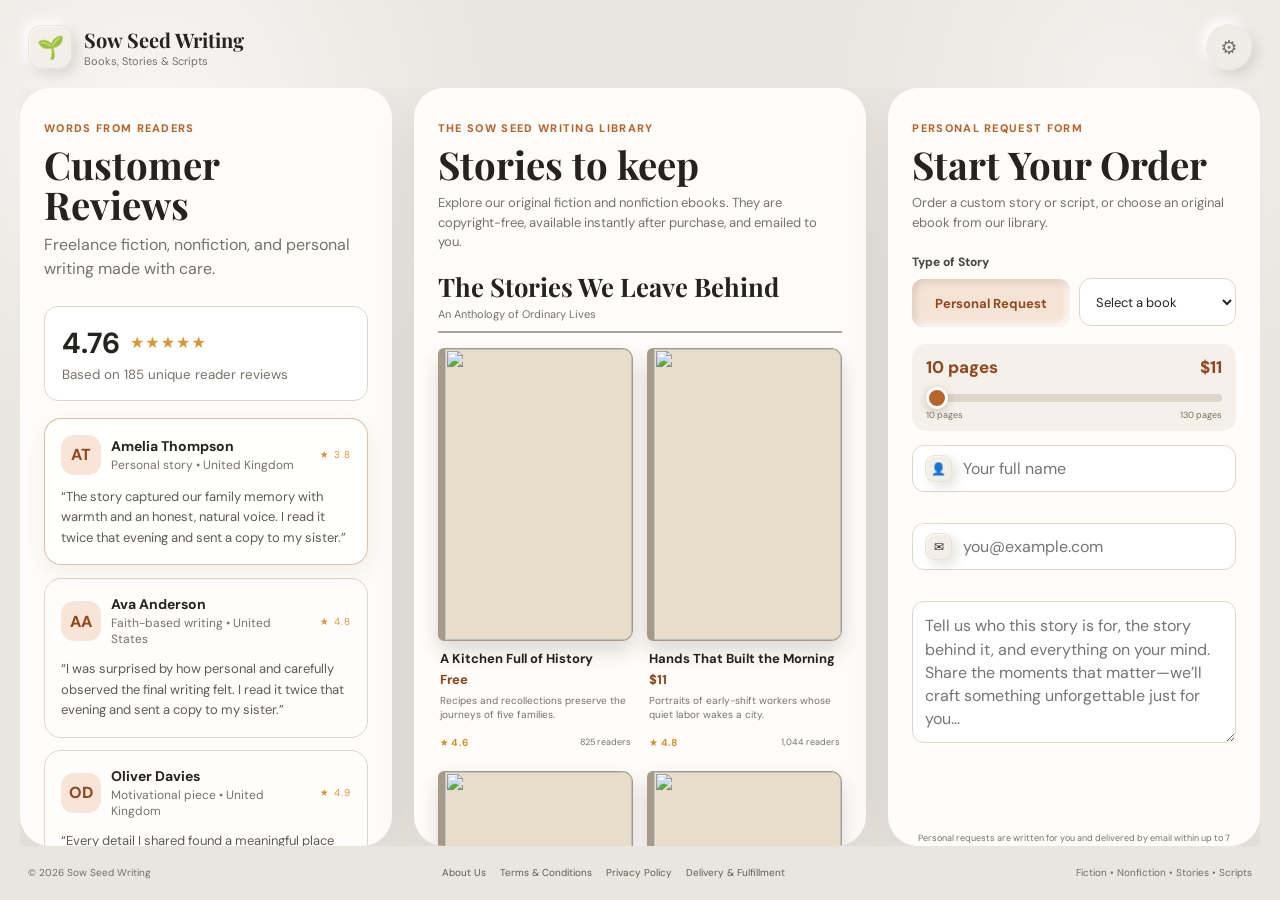
==== commit 483c7b7b: "Add PayPal checkout for writing and books" ====
--- a/index.html
+++ b/index.html
@@ -120,10 +120,7 @@
             <small class="error" data-error-for="request"></small>
           </div>
 
-          <button class="pay-button" type="submit">
-            <span>Get Your Personalised Story</span>
-            <span aria-hidden="true">→</span>
-          </button>
+          <div id="personal-paypal-container" class="paypal-button-container"></div>
           <p class="secure-note">Personal requests are written for you and delivered by email within up to 7 days.</p>
           <div id="form-message" class="form-message" role="status" aria-live="polite"></div>
         </form>
@@ -147,7 +144,8 @@
               <small class="error" id="book-email-error"></small>
             </div>
           </div>
-          <button class="pay-button book-buy-button" id="book-buy-button" type="button"><span id="book-buy-label">Place book order</span><span aria-hidden="true">→</span></button>
+          <button class="pay-button book-buy-button" id="book-buy-button" type="button" hidden><span id="book-buy-label">Get free book</span><span aria-hidden="true">→</span></button>
+          <div id="book-paypal-container" class="paypal-button-container" hidden></div>
           <p class="secure-note">After purchase, your ebook is available instantly and a copy is sent to your email.</p>
           <div id="book-order-message" class="form-message" role="status" aria-live="polite"></div>
         </div>
@@ -291,7 +289,6 @@
     </section>
   </div>
 
-  <script src="https://cdn.jsdelivr.net/npm/@supabase/supabase-js@2"></script>
   <script src="supabase-config.js"></script>
   <script src="script.js"></script>
   <script src="receipt.js"></script>
--- a/styles.css
+++ b/styles.css
@@ -581,6 +581,8 @@
 .pay-button:active { box-shadow: inset 4px 4px 9px rgba(100,42,17,.30), inset -3px -3px 8px rgba(255,188,139,.18); transform: translateY(1px); }
 .pay-button:disabled { cursor: wait; filter: grayscale(.2); opacity: .72; transform: none; }
 .pay-button.book-buy-button:disabled { cursor: not-allowed; opacity: .55; }
+.paypal-button-container { width: 100%; min-height: 42px; margin: 13px 0 0; }
+.paypal-button-container[hidden] { display: none; }
 
 .pay-button > span:last-child {
   width: 29px;
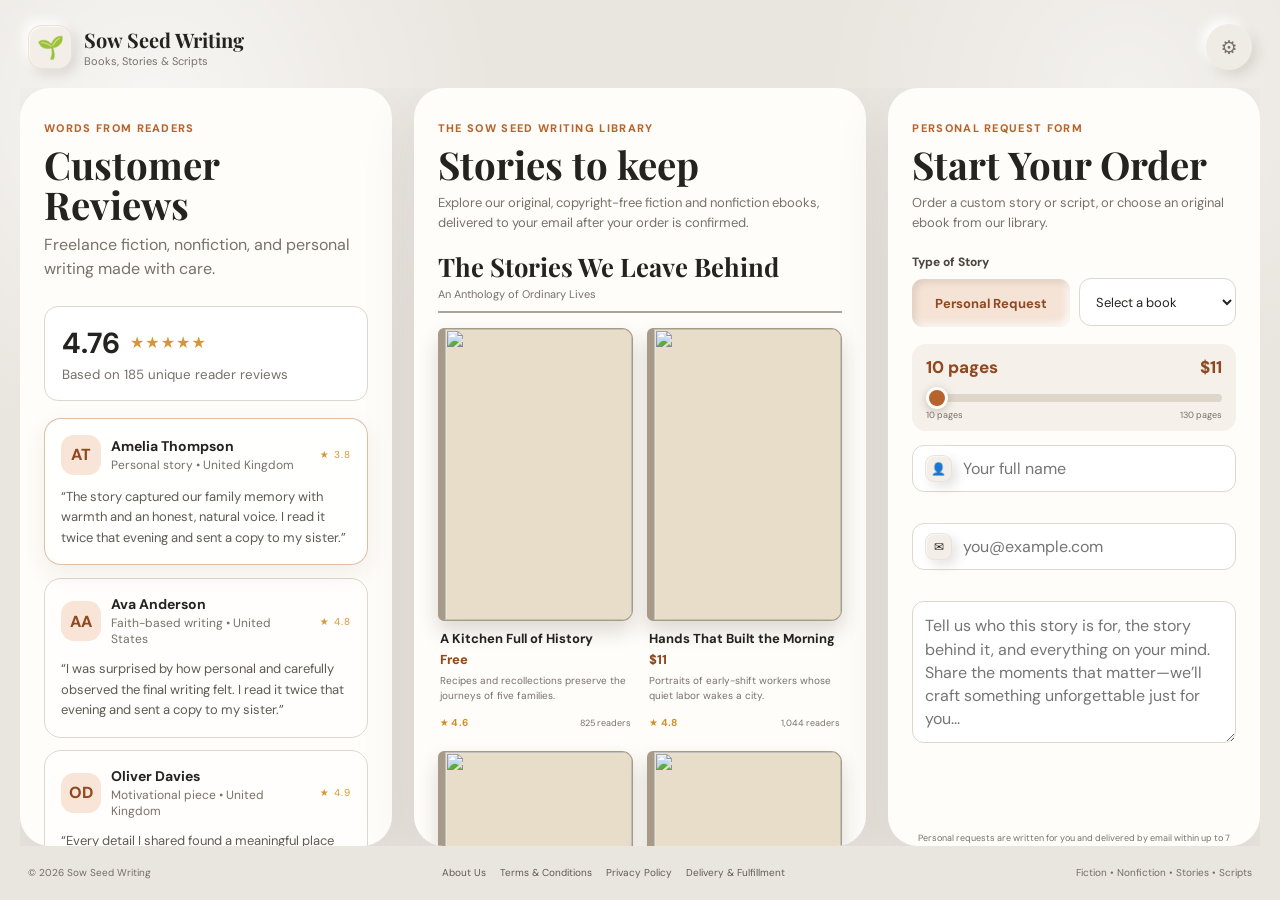
==== commit b76469f4: "Finalize enabled checkout and email fulfillment details" ====
--- a/index.html
+++ b/index.html
@@ -64,7 +64,7 @@
         <div class="library-header">
           <span class="eyebrow">The Sow Seed Writing library</span>
           <h2 id="library-title">Stories to keep</h2>
-          <p>Explore our original fiction and nonfiction ebooks. They are copyright-free, available instantly after purchase, and emailed to you.</p>
+          <p>Explore our original, copyright-free fiction and nonfiction ebooks, delivered to your email after your order is confirmed.</p>
         </div>
         <div class="library-catalog" id="library-catalog"></div>
       </section>
@@ -144,9 +144,10 @@
               <small class="error" id="book-email-error"></small>
             </div>
           </div>
+          <div class="book-order-total"><span>Total</span><strong id="selected-book-price"></strong></div>
           <button class="pay-button book-buy-button" id="book-buy-button" type="button" hidden><span id="book-buy-label">Get free book</span><span aria-hidden="true">→</span></button>
           <div id="book-paypal-container" class="paypal-button-container" hidden></div>
-          <p class="secure-note">After purchase, your ebook is available instantly and a copy is sent to your email.</p>
+          <p class="secure-note">After your order is confirmed, we’ll send your ebook to the email address you provide.</p>
           <div id="book-order-message" class="form-message" role="status" aria-live="polite"></div>
         </div>
 
@@ -231,10 +232,10 @@
 
           <section class="activity-card" aria-labelledby="activity-heading">
             <h3 id="activity-heading">2. Order overview</h3>
-            <p>Orders submitted through the website, with their status and total value.</p>
+            <p>Customer orders, verified PayPal payments, and email fulfillment records.</p>
             <div class="activity-stats">
               <div><small>Orders received</small><strong id="payment-count">0</strong><span>All website orders</span></div>
-              <div><small>Order total</small><strong id="payment-total">$0</strong><span>USD</span></div>
+              <div><small>Payments received</small><strong id="payment-total">$0</strong><span>Verified PayPal payments · USD</span></div>
               <div><small>Awaiting fulfillment</small><strong id="unfulfilled-count">0</strong><span>Orders to send</span></div>
             </div>
             <h4>Recent orders</h4>
@@ -257,7 +258,7 @@
             <label for="fulfilled-date">Date</label>
             <input id="fulfilled-date" type="date" required />
             <label for="fulfilled-time">Time</label>
-            <input id="fulfilled-time" type="time" required />
+            <input id="fulfilled-time" type="time" step="1" required />
             <p class="fulfill-error" id="fulfill-error" role="alert"></p>
             <div class="fulfill-actions">
               <button id="fulfill-cancel" type="button">Cancel</button>
--- a/styles.css
+++ b/styles.css
@@ -471,6 +471,8 @@
 .book-purchase p { margin: 0 0 20px; color: var(--muted); font-size: 13px; line-height: 1.55; }
 .book-customer-fields { margin-top: 20px; }
 .book-customer-fields .field-group { margin-bottom: 12px; }
+.book-order-total { display: flex; justify-content: space-between; align-items: center; gap: 12px; padding: 13px 0; border-top: 1px solid var(--line); font-size: 13px; }
+.book-order-total strong { color: var(--accent-dark); font-size: 19px; }
 
 .page-slider-section { margin-bottom: 14px; padding: 12px 14px 10px; border-radius: 14px; background: var(--panel-soft); }
 .page-slider-heading,
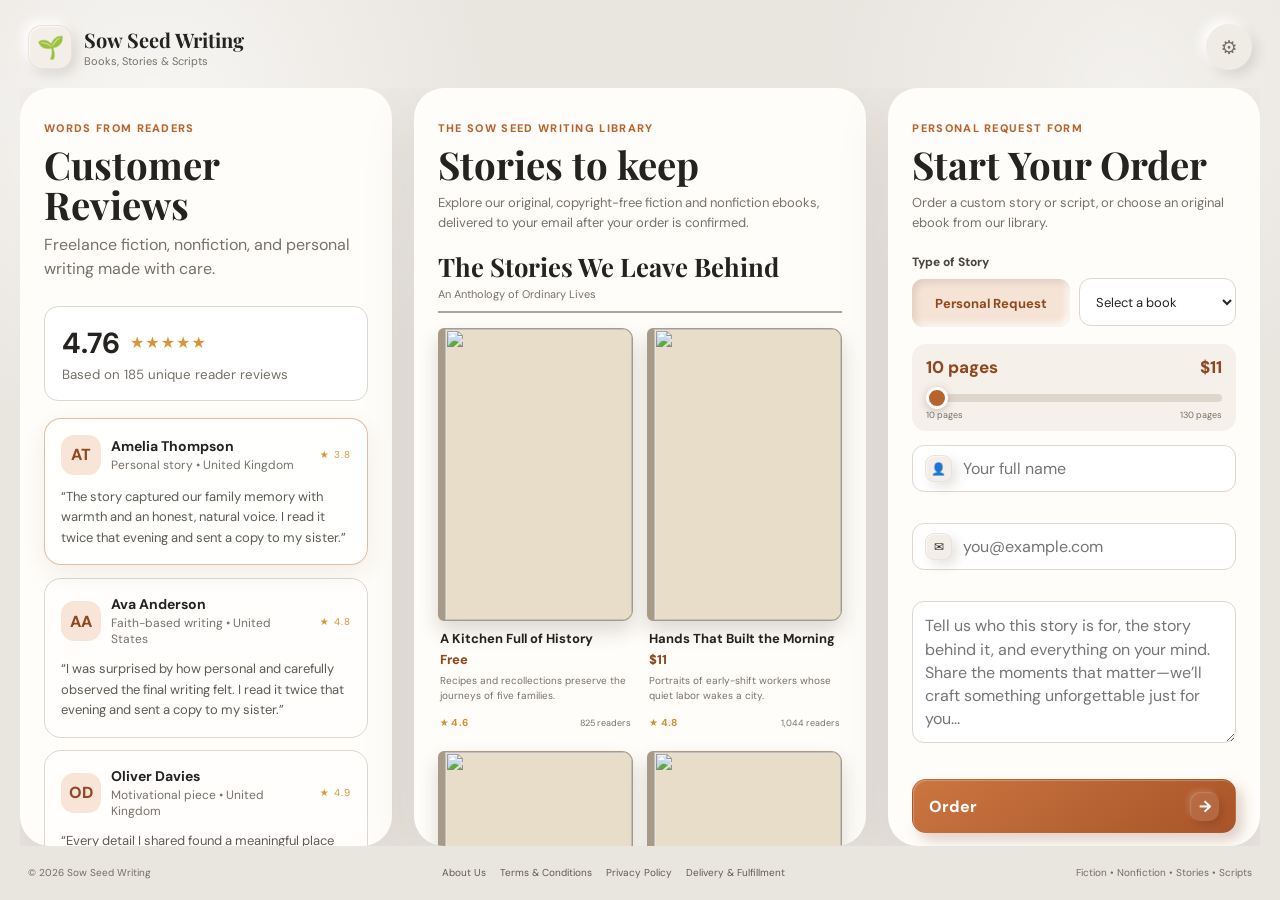
==== commit d8f1a56f: "Contain PayPal controls and load checkout after Order click" ====
--- a/index.html
+++ b/index.html
@@ -120,7 +120,11 @@
             <small class="error" data-error-for="request"></small>
           </div>
 
-          <div id="personal-paypal-container" class="paypal-button-container"></div>
+          <button class="pay-button" id="personal-order-button" type="submit" aria-controls="personal-payment-options" aria-expanded="false"><span id="personal-order-label">Order</span><span aria-hidden="true">→</span></button>
+          <div class="payment-options" id="personal-payment-options" role="region" aria-label="Payment options" hidden>
+            <p class="payment-options-title">Choose how to pay</p>
+            <div id="personal-paypal-container" class="paypal-button-container"></div>
+          </div>
           <p class="secure-note">Personal requests are written for you and delivered by email within up to 7 days.</p>
           <div id="form-message" class="form-message" role="status" aria-live="polite"></div>
         </form>
@@ -145,8 +149,11 @@
             </div>
           </div>
           <div class="book-order-total"><span>Total</span><strong id="selected-book-price"></strong></div>
-          <button class="pay-button book-buy-button" id="book-buy-button" type="button" hidden><span id="book-buy-label">Get free book</span><span aria-hidden="true">→</span></button>
-          <div id="book-paypal-container" class="paypal-button-container" hidden></div>
+          <button class="pay-button book-buy-button" id="book-buy-button" type="button" aria-controls="book-payment-options" aria-expanded="false"><span id="book-buy-label">Order</span><span aria-hidden="true">→</span></button>
+          <div class="payment-options" id="book-payment-options" role="region" aria-label="Payment options" hidden>
+            <p class="payment-options-title">Choose how to pay</p>
+            <div id="book-paypal-container" class="paypal-button-container"></div>
+          </div>
           <p class="secure-note">After your order is confirmed, we’ll send your ebook to the email address you provide.</p>
           <div id="book-order-message" class="form-message" role="status" aria-live="polite"></div>
         </div>
@@ -174,7 +181,7 @@
 
   <div class="admin-portal" id="admin-portal" hidden>
     <button class="admin-backdrop" type="button" data-admin-close aria-label="Close admin portal"></button>
-    <section class="admin-dialog" role="dialog" aria-modal="true" aria-labelledby="admin-title">
+    <section class="admin-dialog is-login" role="dialog" aria-modal="true" aria-labelledby="admin-title">
       <button class="admin-close" type="button" data-admin-close aria-label="Close admin portal">×</button>
 
       <div class="admin-login" id="admin-login">
@@ -205,7 +212,8 @@
 
         <div class="admin-layout">
           <section class="calendar-card" aria-labelledby="calendar-heading">
-            <h3 id="calendar-heading">1. Admin order calendar</h3>
+            <div class="calendar-section-heading"><h3 id="calendar-heading">1. Admin order calendar</h3><button class="admin-signout" id="calendar-today" type="button">Today</button></div>
+            <p class="admin-calendar-note" id="admin-time-zone"></p>
             <div class="calendar-inner">
               <div class="calendar-toolbar">
                 <button id="calendar-prev" type="button" aria-label="Previous month">‹</button>
@@ -245,6 +253,7 @@
               <h4>Orders to fulfill</h4>
               <p>Send the order by email, then record when you fulfilled it.</p>
               <div class="request-list" id="request-list"></div>
+              <button class="admin-reload" id="requests-load-more" type="button" hidden>Show more orders</button>
             </div>
           </section>
         </div>
--- a/styles.css
+++ b/styles.css
@@ -51,6 +51,9 @@
 }
 
 .page-shell {
+  position: relative;
+  isolation: isolate;
+  z-index: 0;
   width: min(1540px, calc(100% - 40px));
   height: 100dvh;
   margin: 0 auto;
@@ -583,8 +586,13 @@
 .pay-button:active { box-shadow: inset 4px 4px 9px rgba(100,42,17,.30), inset -3px -3px 8px rgba(255,188,139,.18); transform: translateY(1px); }
 .pay-button:disabled { cursor: wait; filter: grayscale(.2); opacity: .72; transform: none; }
 .pay-button.book-buy-button:disabled { cursor: not-allowed; opacity: .55; }
-.paypal-button-container { width: 100%; min-height: 42px; margin: 13px 0 0; }
+.payment-options { position: relative; isolation: isolate; z-index: 0; margin-top: 12px; }
+.payment-options.is-loading { visibility: hidden; }
+.book-purchase .payment-options-title,
+.payment-options-title { margin: 0 0 10px; color: var(--muted); font-size: 12px; }
+.paypal-button-container { position: relative; isolation: isolate; z-index: 0; width: 100%; max-width: 100%; min-height: 42px; overflow: hidden; border-radius: 6px; }
 .paypal-button-container[hidden] { display: none; }
+body.admin-is-open .payment-options { visibility: hidden !important; pointer-events: none; }
 
 .pay-button > span:last-child {
   width: 29px;
--- a/admin.css
+++ b/admin.css
@@ -1,7 +1,7 @@
 .admin-portal {
   position: fixed;
   inset: 0;
-  z-index: 20;
+  z-index: 100;
   display: grid;
   place-items: center;
   padding: 18px;
@@ -18,8 +18,8 @@
 .admin-dialog {
   position: relative;
   z-index: 1;
-  width: min(1580px, 100%);
-  height: min(920px, calc(100dvh - 36px));
+  width: min(1100px, 100%);
+  height: min(760px, calc(100dvh - 40px));
   overflow: hidden;
   border: 1px solid #e9e2d4;
   border-radius: 26px;
@@ -27,6 +27,9 @@
   box-shadow: 0 25px 80px rgba(32, 27, 20, .26);
   color: #3e3629;
 }
+
+.admin-dialog.is-login { width: min(420px, 100%); height: auto; max-height: calc(100dvh - 36px); padding: 36px 28px 22px; overflow-y: auto; }
+.admin-dialog.is-login .admin-close { top: 12px; right: 12px; width: 32px; height: 32px; font-size: 22px !important; }
 
 .admin-dialog button { font: inherit; }
 .admin-dialog button:disabled { cursor: not-allowed; opacity: .55; }
@@ -46,18 +49,18 @@
 }
 
 .admin-login {
-  width: min(420px, calc(100% - 40px));
-  height: 100%;
+  width: 100%;
+  height: auto;
   margin: 0 auto;
   display: flex;
   flex-direction: column;
   justify-content: center;
 }
-.admin-login .admin-icon { font-size: 36px; }
+.admin-login .admin-icon { width: 48px; height: 48px; margin-bottom: 16px; border-radius: 14px; font-size: 28px; }
 .admin-login .eyebrow,
 .admin-dashboard-head .eyebrow { color: #956f2c; }
-.admin-login h2 { margin: 8px 0; font-family: "Playfair Display", serif; font-size: 38px; }
-.admin-login > p { margin: 0 0 26px; color: #7a6f5c; }
+.admin-login h2 { margin: 8px 0; font-family: "Playfair Display", serif; font-size: 30px; }
+.admin-login > p { margin: 0 0 20px; color: #7a6f5c; font-size: 14px; line-height: 1.5; }
 .admin-login form { display: grid; gap: 9px; }
 .admin-login label { font-size: 13px; font-weight: 800; }
 .admin-login input,
@@ -85,7 +88,7 @@
 .admin-dashboard {
   height: 100%;
   overflow: auto;
-  padding: 26px 28px 30px;
+  padding: 22px 20px 24px;
 }
 .admin-dashboard-head {
   display: flex;
@@ -95,7 +98,7 @@
   margin-bottom: 24px;
   padding-right: 54px;
 }
-.admin-dashboard-head h2 { margin: 2px 0 0; font-size: 31px; letter-spacing: -.03em; }
+.admin-dashboard-head h2 { margin: 2px 0 0; font-size: 26px; letter-spacing: -.03em; }
 .admin-head-actions { display: flex; gap: 10px; }
 .admin-reload,
 .admin-signout {
@@ -121,6 +124,11 @@
 }
 .calendar-card h3,
 .activity-card h3 { margin: 0 0 16px; font-size: 18px; }
+.calendar-section-heading { display: flex; align-items: center; justify-content: space-between; gap: 12px; }
+.calendar-section-heading h3 { margin: 0; }
+.calendar-section-heading button { min-height: 32px; padding: 5px 12px; font-size: 12px; }
+.admin-calendar-note { margin: 8px 0 16px; color: #7a6f5c; font-size: 11px; line-height: 1.5; }
+#requests-load-more { width: 100%; margin-top: 12px; }
 .calendar-inner {
   padding: 18px;
   border: 1px solid #eae3d5;
@@ -227,8 +235,9 @@
   .activity-stats { grid-template-columns: repeat(3, minmax(0, 1fr)); }
 }
 @media (max-width: 600px) {
-  .admin-portal { padding: 0; }
-  .admin-dialog { width: 100%; height: 100dvh; border: 0; border-radius: 0; }
+  .admin-portal { padding: 10px; }
+  .admin-dialog { width: 100%; height: calc(100dvh - 20px); border-radius: 20px; }
+  .admin-dialog.is-login { height: auto; max-height: calc(100dvh - 20px); padding: 32px 22px 20px; }
   .admin-dashboard { padding: 19px 12px 28px; }
   .admin-dashboard-head { align-items: flex-start; flex-direction: column; gap: 12px; padding-right: 42px; }
   .admin-dashboard-head h2 { font-size: 26px; }
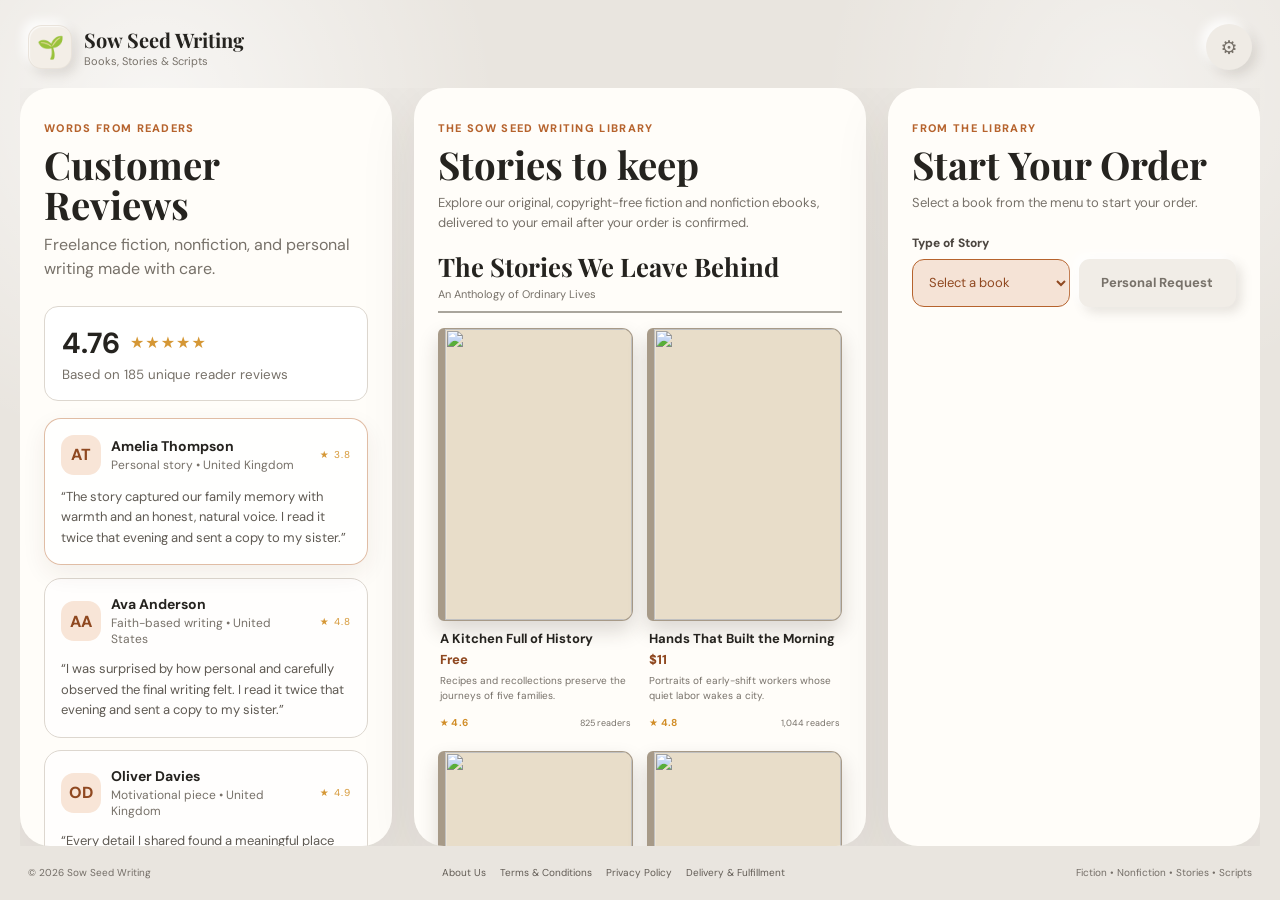
==== commit 2914aa76: "Default to book selection and place it before personal requests" ====
--- a/index.html
+++ b/index.html
@@ -72,21 +72,21 @@
       <!-- RIGHT: ORDER / PAYMENT -->
       <section class="panel checkout-panel" id="order" aria-labelledby="checkout-title">
         <div class="checkout-header">
-          <span class="eyebrow" id="checkout-eyebrow">Personal request form</span>
+          <span class="eyebrow" id="checkout-eyebrow">From the library</span>
           <h2 id="checkout-title">Start Your Order</h2>
-          <p id="checkout-intro">Order a custom story or script, or choose an original ebook from our library.</p>
+          <p id="checkout-intro">Select a book from the menu to start your order.</p>
         </div>
         <div class="choice-section story-selection" role="group" aria-labelledby="story-selection-title">
           <span class="selection-label" id="story-selection-title">Type of Story</span>
           <div class="story-options">
-            <button class="choice-button personal-choice active" id="personal-request-choice" type="button" aria-pressed="true">Personal Request</button>
-            <select id="book-select" name="bookSelect" aria-label="Choose a book">
+            <select class="book-selected" id="book-select" name="bookSelect" aria-label="Choose a book">
               <option value="">Select a book</option>
             </select>
-          </div>
-        </div>
-
-        <form id="payment-form" novalidate>
+            <button class="choice-button personal-choice" id="personal-request-choice" type="button" aria-pressed="false">Personal Request</button>
+          </div>
+        </div>
+
+        <form id="payment-form" novalidate hidden>
           <input id="story-type" name="storyType" type="hidden" value="Personal Request" />
 
           <div class="choice-section page-slider-section">
@@ -158,7 +158,7 @@
           <div id="book-order-message" class="form-message" role="status" aria-live="polite"></div>
         </div>
 
-        <div class="checkout-footer" id="checkout-footer">
+        <div class="checkout-footer" id="checkout-footer" hidden>
           <div><span>✓</span> Original writing</div>
           <div><span>✓</span> Fiction &amp; nonfiction</div>
           <div><span>✓</span> Custom stories &amp; scripts</div>
